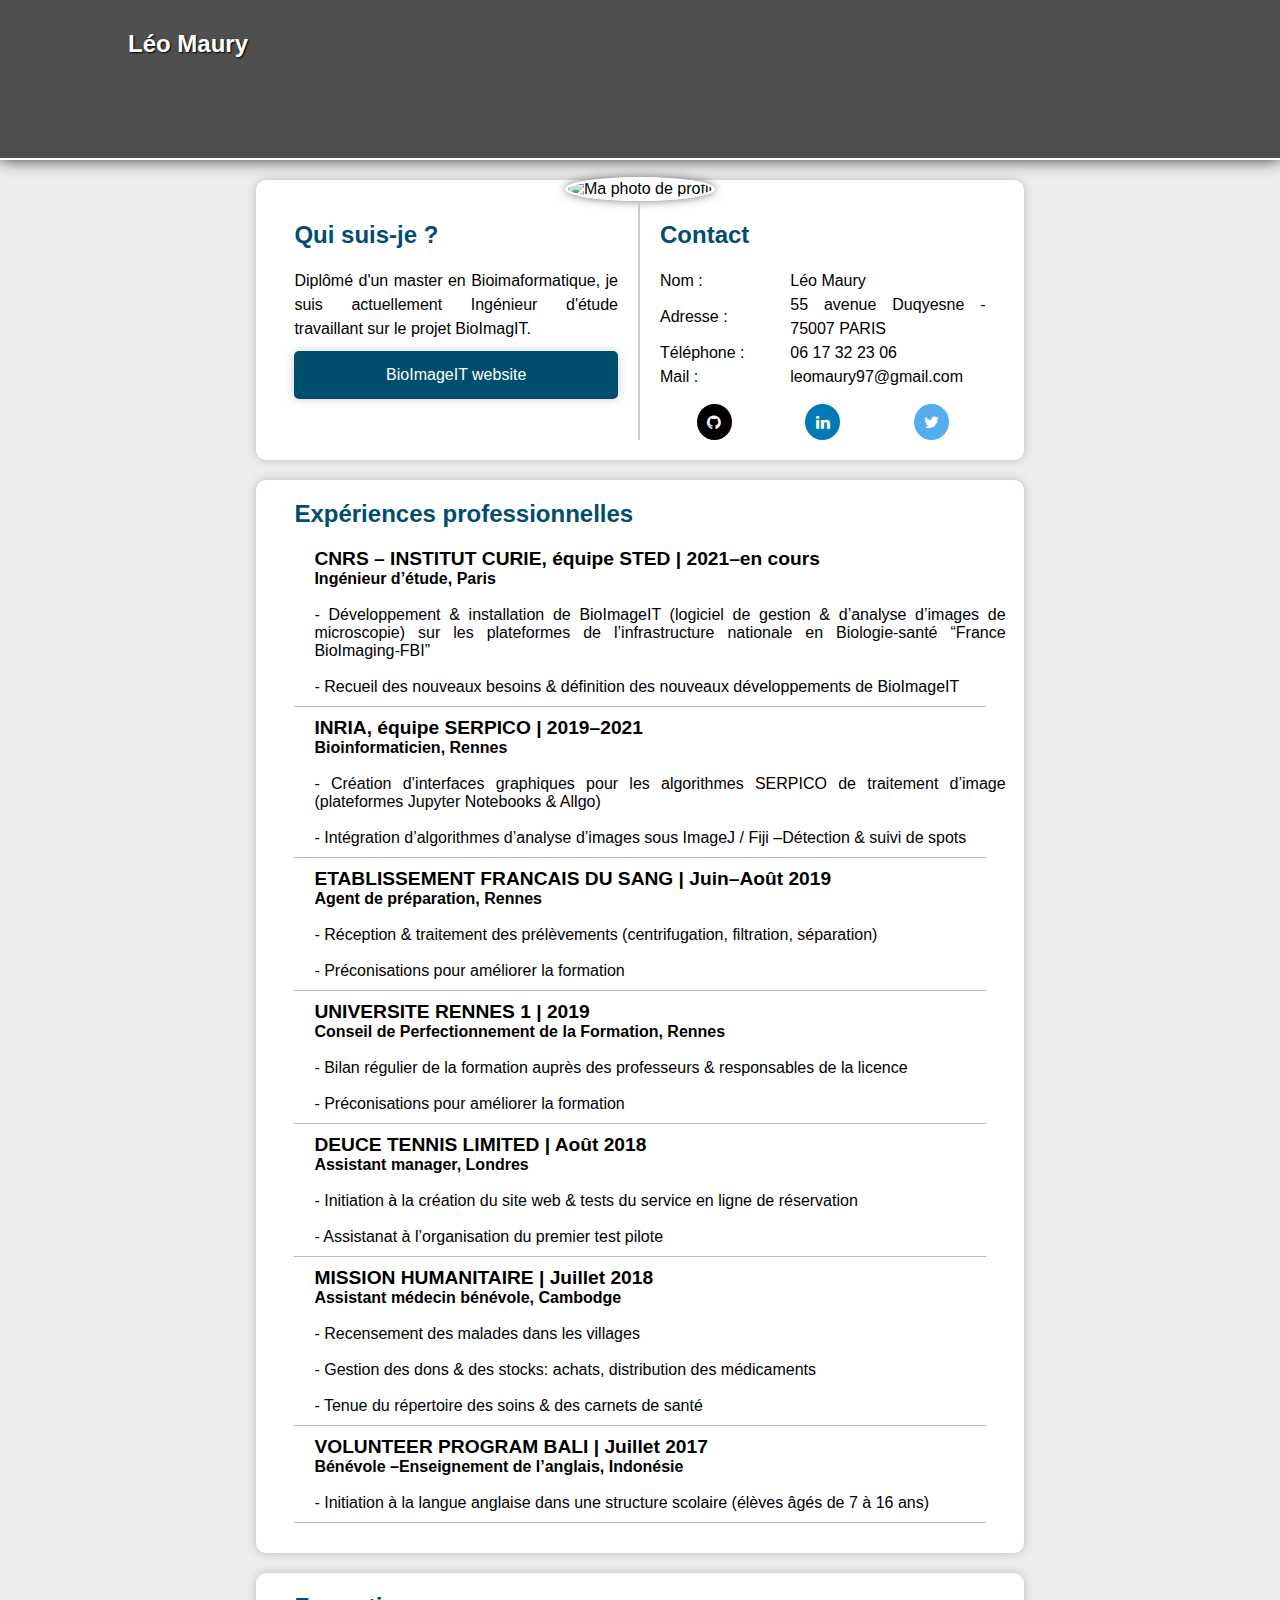
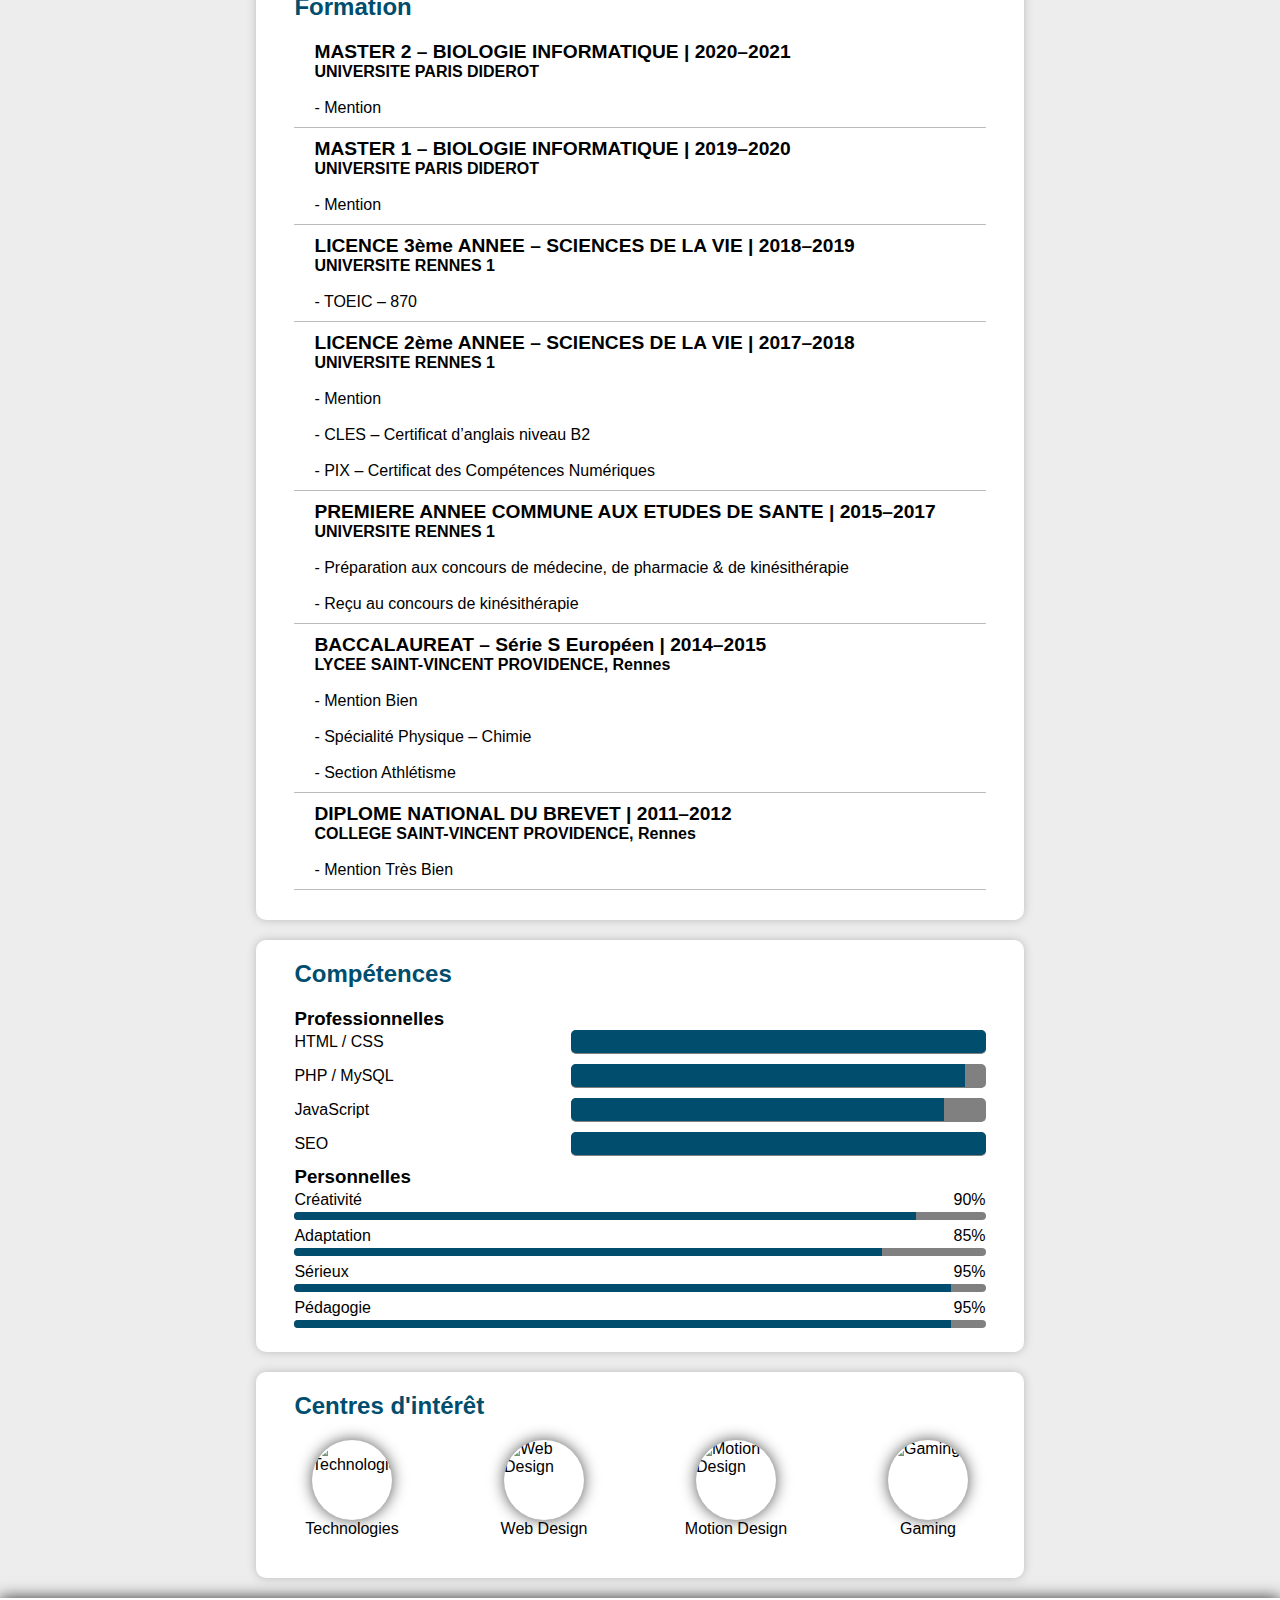
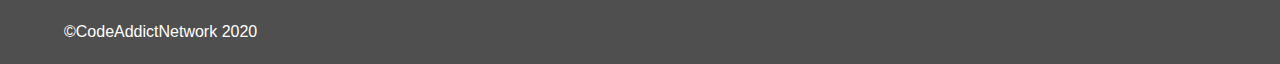
==== cv.html @ 0406125c "First commit" ====
<!DOCTYPE html>
<html>
<head>
    <title>Léo Maury</title>
    <meta charset="utf-8">
    <meta name="viewport"
          content="width=device-width, initial-scale=1, user-scalable=no">
    <link rel="stylesheet" href="style.css">
    <link rel="stylesheet" href="https://cdnjs.cloudflare.com/ajax/libs/font-awesome/4.7.0/css/font-awesome.min.css">
    <link rel="icon" href="https://i0.wp.com/www.mobieg.co.za/wp-content/uploads/2016/10/cv-icon-7.png"/> <!- change l'icone de l'onglet ->
</head>
<body>
    <header>
        <h1>Léo Maury</h1>
    </header>
    
    <section>
        <div class="photo">
            <img src="https://db3pap002files.storage.live.com/y4mXyTTcgtB2JjFU2jGjyRSPZTxJ87cJlcj2coI1lPjQletS79TLYgCpyPY2Sp1GqY8WcVhjORLHNx4VI0whsesGbKi6_a7v78C_WJpbTS0nHEeCEeL3FLLocnjuAEJHvL48tz7uXZU-WuOpHkjU4Zya3vcxs0lYuyEMDlv4dwCT-ahzX_kRp6zIz53BzQYWfd2?width=496&height=506&cropmode=none" alt="Ma photo de profil">
        </div>
        <div class="prez">
            <h2>Qui suis-je ?</h2>
            <p>Diplômé d'un master en Bioimaformatique, je suis actuellement Ingénieur d'étude travaillant sur le projet BioImagIT. <a href="https://bioimageit.github.io/#/">BioImageIT website</a></p>
        </div>
        <div class="contact">
            <h2>Contact</h2>
            <div class="contact-flex">
                <p>Nom : </p>
                <p>Léo Maury</p>
            </div>
            <div class="contact-flex">
                <p>Adresse : </p>
                <p>55 avenue Duqyesne - 75007 PARIS</p>
            </div>
            <div class="contact-flex">
                <p>Téléphone :</p>
                <p>06 17 32 23 06</p>
            </div>
            <div class="contact-flex">
                <p>Mail : </p>
                <p><a href="mailto:leomaury97@gmail.com">leomaury97@gmail.com</a></p>
            </div>
            <div class="social">
                <a class="fa fa-github" href="https://github.com/leO9764"></a>
                <a class="fa fa-linkedin" href="https://linkedin.com/in/léo-maury-6b0090162/"></a>
                <a class="fa fa-twitter" href="https://twitter.com/BioimageIT"></a>
            </div>
        </div>
    </section>
    
    <section>
        <h2>Expériences professionnelles</h2>
            <div class="exp">
                <div class="exp-info">
                    <h3>CNRS – INSTITUT CURIE, équipe STED | 2021–en cours</h3>
                    <h4><strong>Ingénieur d’étude, Paris</strong></h4>
                    <br>
                    <h4>- Développement & installation de BioImageIT (logiciel de gestion & d’analyse d’images de microscopie) sur les plateformes de l’infrastructure nationale en Biologie-santé “France BioImaging-FBI”</h4>
                    <br>
                    <h4>- Recueil des nouveaux besoins & définition des nouveaux développements de BioImageIT</h4>
                </div>
            </div>
            <div class="exp">
                <div class="exp-info">
                    <h3>INRIA, équipe SERPICO | 2019–2021</h3>
                    <h4><strong>Bioinformaticien, Rennes</strong></h4>
                    <br>
                    <h4>- Création d’interfaces graphiques pour les algorithmes SERPICO de traitement d’image (plateformes Jupyter Notebooks & Allgo)</h4>
                    <br>
                    <h4>- Intégration d’algorithmes d’analyse d’images sous ImageJ / Fiji –Détection & suivi de spots</h4>
                </div>
            </div>
            <div class="exp">
                <div class="exp-info">
                    <h3>ETABLISSEMENT FRANCAIS DU SANG | Juin–Août 2019</h3>
                    <h4><strong>Agent de préparation, Rennes</strong></h4>
                    <br>
                    <h4>- Réception & traitement des prélèvements (centrifugation, filtration, séparation)</h4>
                    <br>
                    <h4>- Préconisations pour améliorer la formation</h4>
                </div>
            </div>
            <div class="exp">
                <div class="exp-info">
                    <h3>UNIVERSITE RENNES 1 | 2019</h3>
                    <h4><strong>Conseil de Perfectionnement de la Formation, Rennes</strong></h4>
                    <br>
                    <h4>- Bilan régulier de la formation auprès des professeurs & responsables de la licence</h4>
                    <br>
                    <h4>- Préconisations pour améliorer la formation</h4>
                </div>
            </div>
            <div class="exp">
                <div class="exp-info">
                    <h3>DEUCE TENNIS LIMITED | Août 2018</h3>
                    <h4><strong>Assistant manager, Londres</strong></h4>
                    <br>
                    <h4>- Initiation à la création du site web & tests du service en ligne de réservation</h4>
                    <br>
                    <h4>- Assistanat à l’organisation du premier test pilote</h4>
                </div>
            </div>
            <div class="exp">
                <div class="exp-info">
                    <h3>MISSION HUMANITAIRE | Juillet 2018</h3>
                    <h4><strong>Assistant médecin bénévole, Cambodge</strong></h4>
                    <br>
                    <h4>- Recensement des malades dans les villages</h4>
                    <br>
                    <h4>- Gestion des dons & des stocks: achats, distribution des médicaments</h4>
                    <br>
                    <h4>- Tenue du répertoire des soins & des carnets de santé</h4>
                </div>
            </div>
            <div class="exp">
                <div class="exp-info">
                    <h3>VOLUNTEER PROGRAM BALI | Juillet 2017</h3>
                    <h4><strong>Bénévole –Enseignement de l’anglais, Indonésie</strong></h4>
                    <br>
                    <h4>- Initiation à la langue anglaise dans une structure scolaire (élèves âgés de 7 à 16 ans)</h4>
                </div>
            </div>
    </section>
    
    <section>
        <h2>Formation</h2>
            <div class="exp">
                <div class="exp-info">
                    <h3>MASTER 2 – BIOLOGIE INFORMATIQUE | 2020–2021</h3>
                    <h4><strong>UNIVERSITE PARIS DIDEROT</strong></h4>
                    <br>
                    <h4>- Mention</h4>
                </div>
            </div>
            <div class="exp">
                <div class="exp-info">
                    <h3>MASTER 1 – BIOLOGIE INFORMATIQUE | 2019–2020</h3>
                    <h4><strong>UNIVERSITE PARIS DIDEROT</strong></h4>
                    <br>
                    <h4>- Mention</h4>
                </div>
            </div>
            <div class="exp">
                <div class="exp-info">
                    <h3>LICENCE 3ème ANNEE – SCIENCES DE LA VIE | 2018–2019</h3>
                    <h4><strong>UNIVERSITE RENNES 1</strong></h4>
                    <br>
                    <h4>- TOEIC – 870</h4>
                </div>
            </div>
            <div class="exp">
                <div class="exp-info">
                    <h3>LICENCE 2ème ANNEE – SCIENCES DE LA VIE | 2017–2018</h3>
                    <h4><strong>UNIVERSITE RENNES 1</strong></h4>
                    <br>
                    <h4>- Mention</h4>
                    <br>
                    <h4>- CLES – Certificat d’anglais niveau B2</h4>
                    <br>
                    <h4>- PIX – Certificat des Compétences Numériques</h4>
                </div>
            </div>
            <div class="exp">
                <div class="exp-info">
                    <h3>PREMIERE ANNEE COMMUNE AUX ETUDES DE SANTE | 2015–2017</h3>
                    <h4><strong>UNIVERSITE RENNES 1</strong></h4>
                    <br>
                    <h4>- Préparation aux concours de médecine, de pharmacie & de kinésithérapie</h4>
                    <br>
                    <h4>- Reçu au concours de kinésithérapie</h4>
                </div>
            </div>
            <div class="exp">
                <div class="exp-info">
                    <h3>BACCALAUREAT – Série S Européen | 2014–2015</h3>
                    <h4><strong>LYCEE SAINT-VINCENT PROVIDENCE, Rennes</strong></h4>
                    <br>
                    <h4>- Mention Bien</h4>
                    <br>
                    <h4>- Spécialité Physique – Chimie</h4>
                    <br>
                    <h4>- Section Athlétisme</h4>
                </div>
            </div>
            <div class="exp">
                <div class="exp-info">
                    <h3>DIPLOME NATIONAL DU BREVET | 2011–2012</h3>
                    <h4><strong>COLLEGE SAINT-VINCENT PROVIDENCE, Rennes</strong></h4>
                    <br>
                    <h4>- Mention Très Bien</h4>
                </div>
            </div>
    </section>
    
    <section>
        <h2>Compétences</h2>
        <h3 class="h3gauche">Professionnelles</h3>
        <div class="comp">
            <p>HTML / CSS</p>
            <div class="conteneur-barre"><span class="barre c100"></span></div>
        </div>
        <div class="comp">
            <p>PHP / MySQL</p>
            <div class="conteneur-barre"><span class="barre c95"></span></div>
        </div>
        <div class="comp">
            <p>JavaScript</p>
            <div class="conteneur-barre"><span class="barre c90"></span></div>
        </div>
        <div class="comp">
            <p>SEO</p>
            <div class="conteneur-barre"><span class="barre c100"></span></div>
        </div>
        <h3 class="h3gauche">Personnelles</h3>
        <div class="comp2">
            <p>Créativité</p>
            <p>90%</p>
            <div class="conteneur-barre2"><span class="barre c90"></span></div>
        </div>
        <div class="comp2">
            <p>Adaptation</p>
            <p>85%</p>
            <div class="conteneur-barre2"><span class="barre c85"></span></div>
        </div>
        <div class="comp2">
            <p>Sérieux</p>
            <p>95%</p>
            <div class="conteneur-barre2"><span class="barre c95"></span></div>
        </div>
        <div class="comp2">
            <p>Pédagogie</p>
            <p>95%</p>
            <div class="conteneur-barre2"><span class="barre c95"></span></div>
        </div>
    </section>
    
    <section>
        <h2>Centres d'intérêt</h2>
        <figure class="interet">
            <img src="http://codeaddictnetwork.com/wp-content/uploads/2020/12/technologies-scaled.jpg" alt="Technologies">
            <figcaption>Technologies</figcaption>
        </figure>
        <figure class="interet">
            <img src="http://codeaddictnetwork.com/wp-content/uploads/2020/12/webdesign.png" alt="Web Design">
            <figcaption>Web Design</figcaption>
        </figure>
        <figure class="interet">
            <img src="http://codeaddictnetwork.com/wp-content/uploads/2020/12/motiondesign.jpg" alt="Motion Design">
            <figcaption>Motion Design</figcaption>
        </figure>
        <figure class="interet">
            <img src="http://codeaddictnetwork.com/wp-content/uploads/2020/12/gaming.png" alt="Gaming">
            <figcaption>Gaming</figcaption>
        </figure>
    </section>
    
    <footer>
        <p><a href="https://codeaddictnetwork.com">©CodeAddictNetwork</a> 2020</p>
    </footer>
</body>
</html>
---- style.css ----
/*STYLES GENERAUX*/
*{
    font-family: Avenir, sans-serif;
    padding: 0px;
    margin: 0px;
    text-align: justify;
    box-sizing: border-box;
}
body{
    background: #ededed;
}
p{
    font-size: 1em;
    line-height: 1.5em;
}
a{
    text-decoration: none;
    color: #000;
}

/*HEADER & FOOTER*/
header, footer{
    width: 100%;
    background-repeat: no-repeat;
    padding: 20px 0px;
    background: url("https://wallpapercave.com/wp/wp3006044.png") #4f4f4f;
    box-shadow: 0px 0px 15px #333;
    background-size: cover;
    background-position: center;
}
header{
    border-bottom: 2px solid #fff;
    height: 160px;
}
header h1, header h2{
    color: white;
    font-size: 1.5em;
    width: 90%;
    margin: 10px auto;
    text-shadow: 1px 1px 2px #000;
}

h2 {
	color :  #004d6d;
}

/* Style all font awesome icons */
.fa {
    border-radius: 50%;
    padding: 10px;
    font-size: 28px;
    width: 35px;
    text-align: center;
    text-decoration: none;
}

/* Add a hover effect if you want */
.fa:hover {
    transform:scale(1.1);
    transition: all 0.5s ease;
}

/* Set a specific color for each brand */

/* Twitter */
.fa-twitter {
  background: #55ACEE;
  color: white;
}
/* LinkedIn */
.fa-linkedin {
  background: #007bb5;
  color: white;
}
/*Github*/
.fa-github {
  background: black;
  color: white;
}

footer{
    border-top: 2px solid #fff;
}
footer p{
    width: 90%;
    margin: 0 auto;
    color: #fff;
    text-align: left;
}
footer a{
    color: #fff;
}

/*SECTIONS*/
section{
    display: flex; 
    flex-flow: row wrap;
    justify-content: center;
    width: 100%;
    padding-bottom: 20px;
    margin: 20px auto;
    box-shadow: 0px 0px 10px #bbb;
    background-color: #fff;
    border-radius: 10px;
}

section h2{
    margin: 20px 0;
    width: 90%;
}
section > div{
    width: 90%;
}

/*SECTION INFOS*/
.photo{
    text-align: center;
}
.photo img{
    width: 150px;
    height: 150px;
    border: 3px solid #fff;
    box-shadow: 0px 0px 10px #777;
    border-radius: 50%;
    margin-top: -100px;
}
.photo:hover{
    transform:scale(1.05);
    transition: all 0.8s ease;
}

.prez{
    border-bottom: 2px dashed #ccc;
}
.prez a{
    display: block;
    text-align: center;
    padding: 10px;
    margin: 10px auto 30px auto;
    color: white;
    background-color: #004d6d;
    box-shadow: 0px 0px 10px #ccc;
    border-radius: 5px;
}
.contact-flex{
    display: flex;
    flex-flow: row wrap;
    align-items: center;
}
.contact-flex p:first-child{
    flex: 0 0 40%;
}
.contact-flex p:last-child{
    flex: 0 0 60%;
}
.social{
    display: flex;
    justify-content: space-around;
    margin: 15px auto 0px auto;
}


/*SECTION EXP ET FORMATION*/
.exp{
    display: flex;
    flex-flow: row wrap;
    border-bottom: 1px solid #bbb;
    padding-bottom: 10px;
    margin-bottom: 10px;
}
.exp-info{
    display: flex;
    flex-flow: column wrap;
}
/*.exp-logo{
    flex: 0 0 25%;
    max-width: 100px;
}*/
.exp-info{
    flex: 0 0 70%;
    padding-left: 0px;
}
.exp img{
    width: 100%;
}
.exp h3{
    font-size:  1.2em;
}
.exp h4{
    font-size:  1em;
    font-weight: normal;
}

/*SECTION COMPETENCES*/
.h3gauche{
    width: 90%;
}
.comp{
    display:flex;
    flex-flow: row wrap;
    margin-bottom: 10px;
}
.comp p{
    flex: 0 0 40%;
}
.conteneur-barre{
    flex: 0 0 60%;
    border-radius: 5px;
    background-color: grey;
    border-bottom: 1px ridge grey;
}
.barre{
    display: block;
    height: 100%;
    border-top-left-radius: 5px;
    border-bottom-left-radius: 5px;
}
.c85{
    width: 85%;
    background-color: #004d6d;
}
.c90{
    width: 90%;
    background-color: #004d6d;
}
.c95{
    width: 95%;
    background-color: #004d6d;
}
.c100{
    width: 100%;
    background-color: #004d6d;
    border-radius: 5px;
}
.comp2{
    display: flex;
    flex-flow: row wrap;
    justify-content: space-between;
}
.conteneur-barre2{
    flex: 0 0 100%;
    height: 0.5em;
    margin-bottom: 0.25em;
    border-radius: 5px;
    background-color: grey;
}

/*SECTION INTERETS*/
.interet{
    flex: 0 1 50%;
    display: flex;
    flex-flow: column wrap;
    align-items: center;
    margin-bottom: 20px;
}
.interet img{
    width: 80px;
    height: 80px;
    border-radius: 50%;
    box-shadow: 0px 0px 15px #555;
}

/*VERSION BUREAU DU CV*/
@media screen and (min-width: 980px){
    section{
        width: 60%;
        box-shadow: 0px 0px 10px #bbb;
    }
    a:hover{
        colors: #013220;
    }
    header h1, header h2 {
        width: 80%;
    }
    .prez, .contact{
        flex: 0 0 45%;
    }
    .prez{
        border-bottom: none;
        border-right: 2px solid #ccc;
        padding-right: 20px;
        margin-left: auto;
    }
    .contact{
        padding-left: 20px;
        margin-right: auto;
    }
    .prez a{
        border: 2px solid transparent;
    }
    .prez a:hover{
        colors: white;
        border: 2px solid #013220;
        box-shadow: 0px 0px 20px #666;
        transform:scale(1.05);
        transition: all 0.5s ease;
    }
    .exp-info, .exp-desc{
        flex: 0 0 100%;
        margin-left: 20px;
        margin-right: 20px;
    }
    .interet{
        flex: 0 1 25%;
    }
}
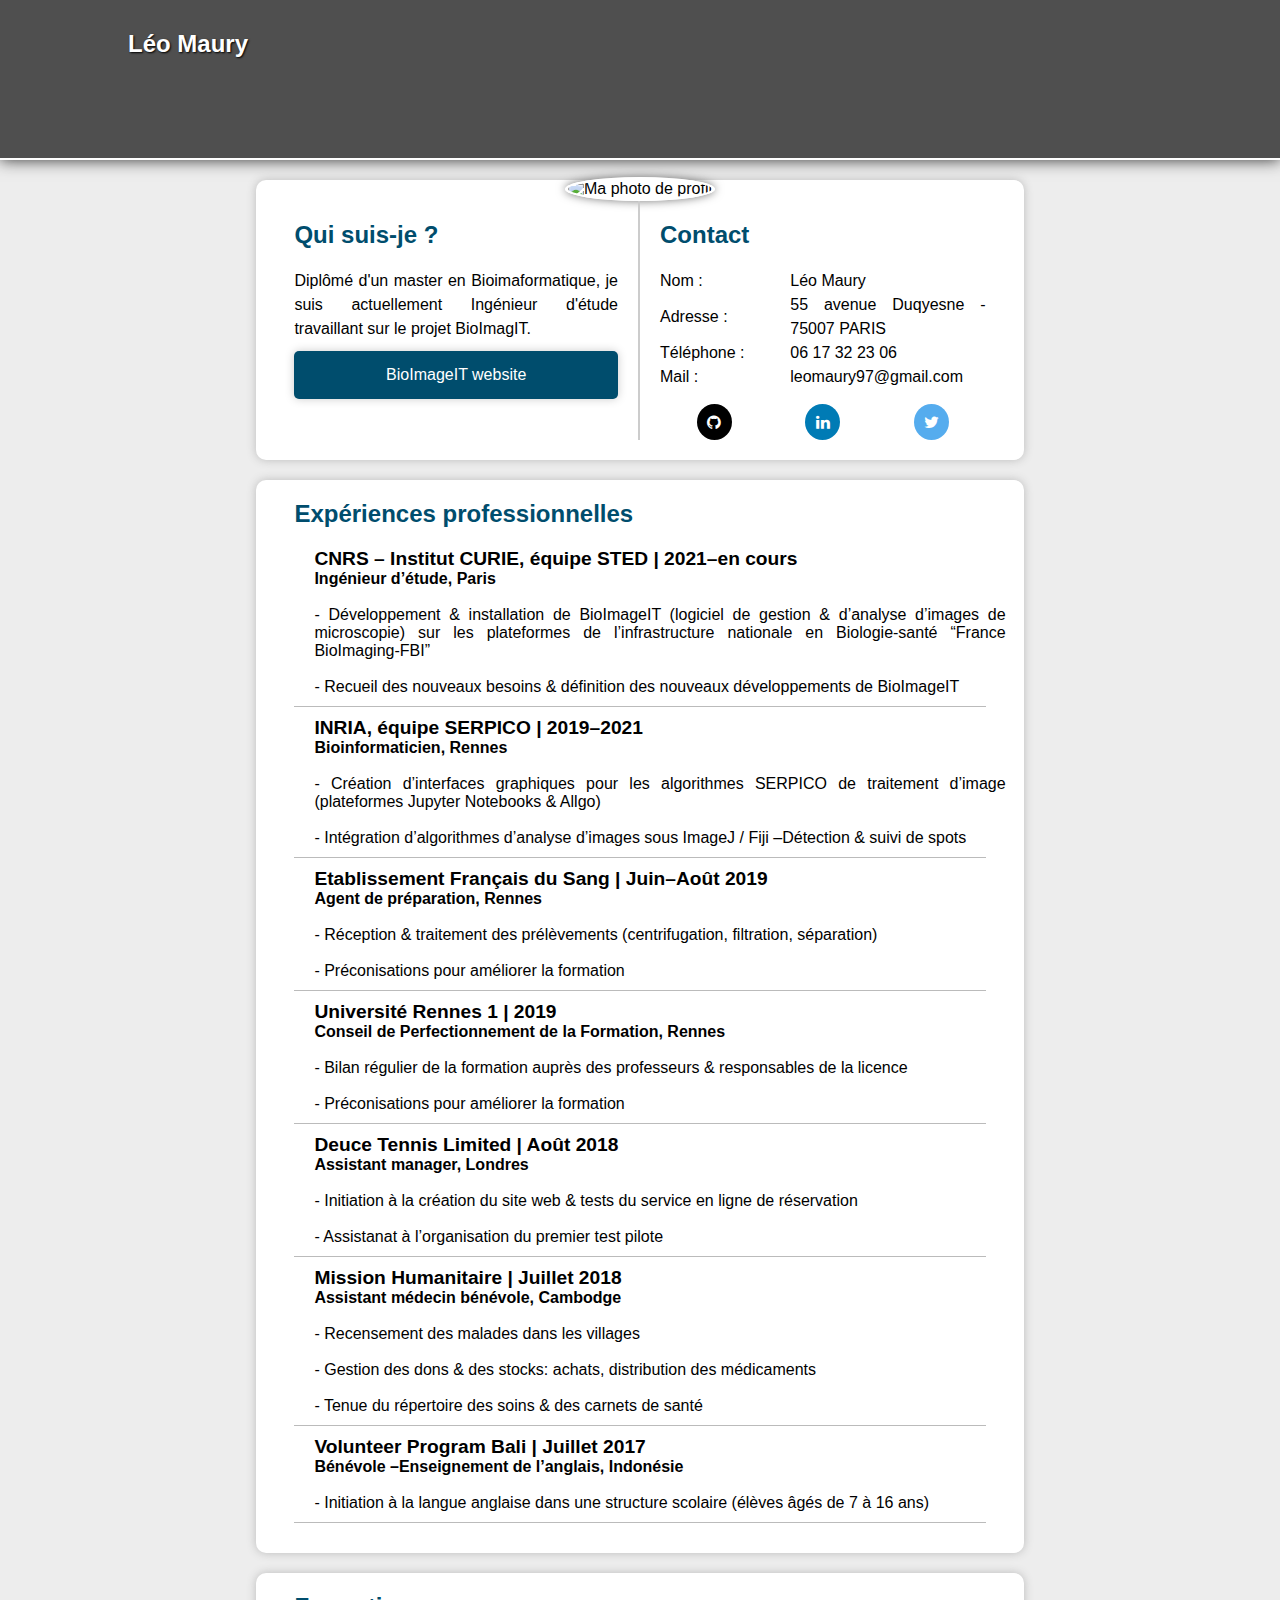
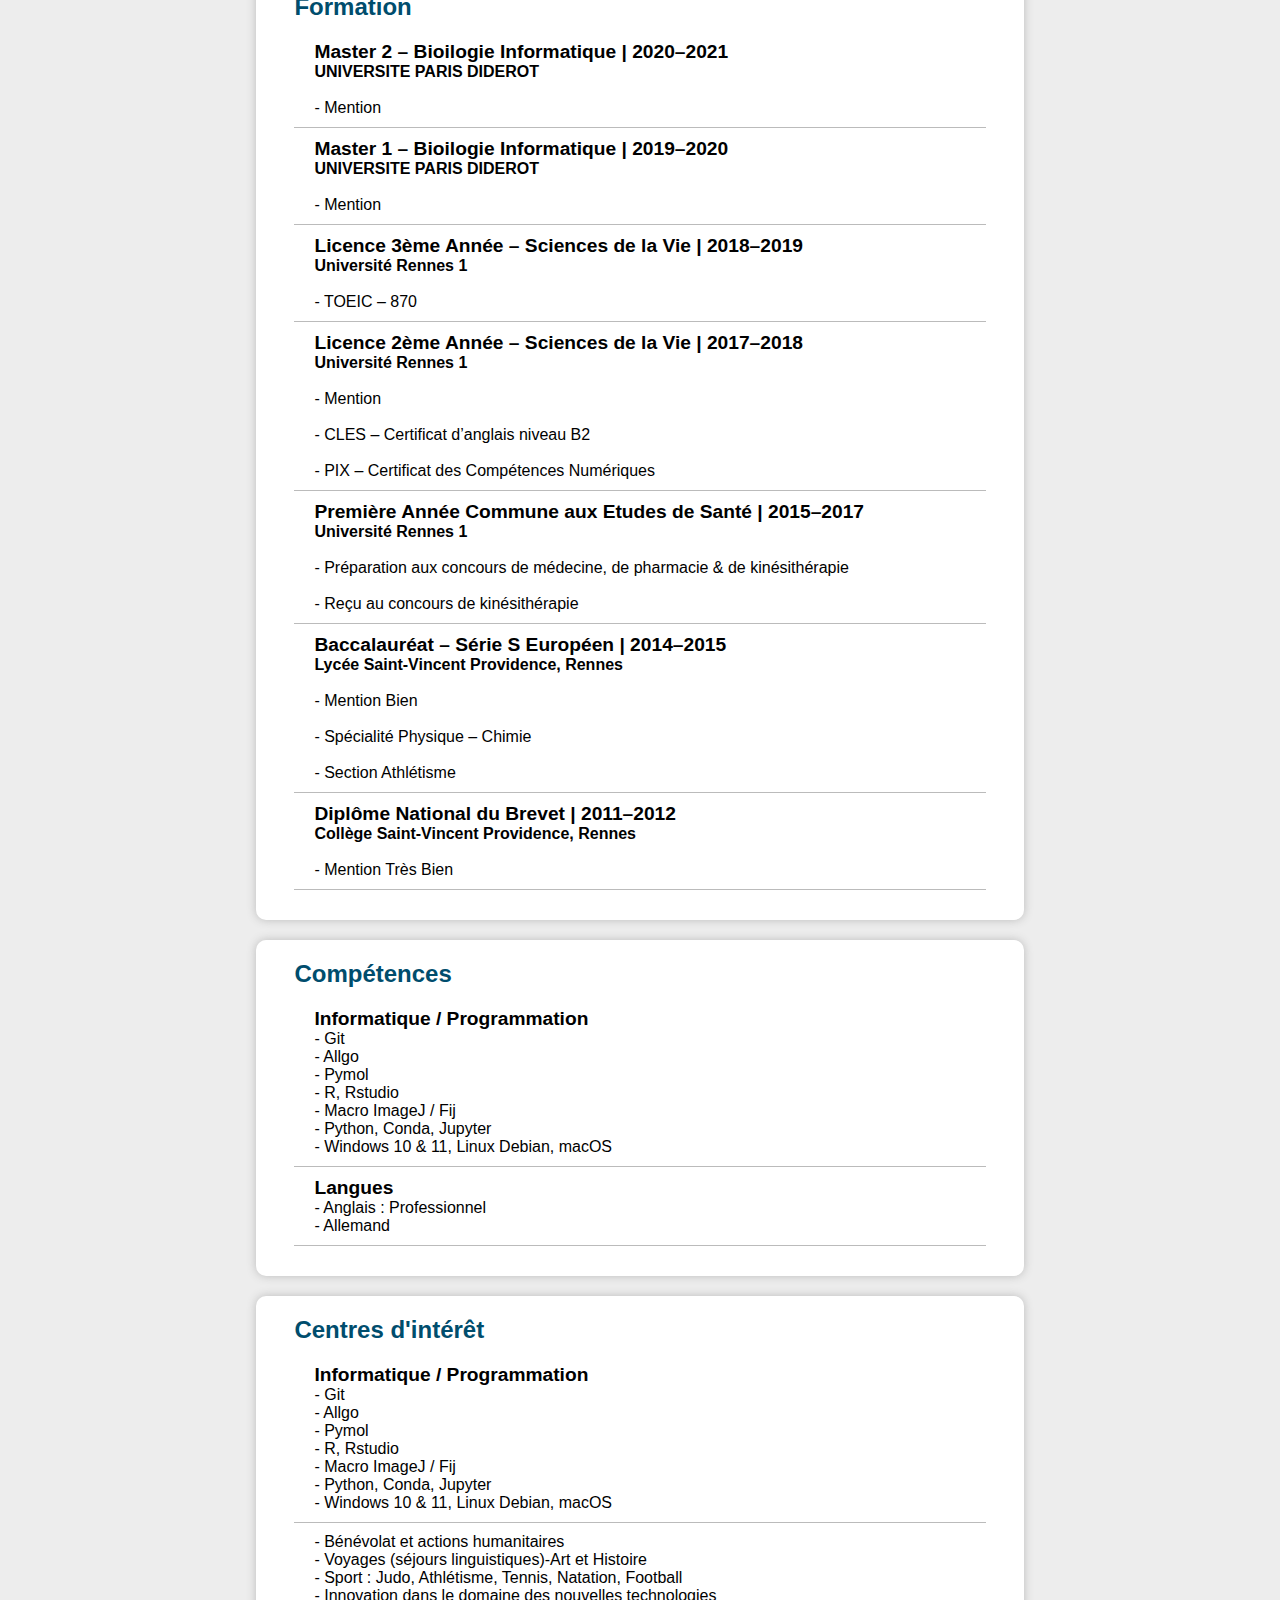
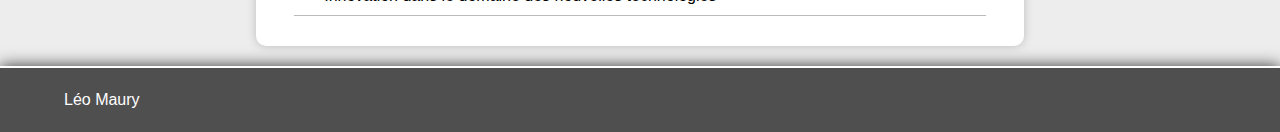
==== commit 2e0bbc7d: "update" ====
--- a/cv.html
+++ b/cv.html
@@ -20,7 +20,7 @@
         </div>
         <div class="prez">
             <h2>Qui suis-je ?</h2>
-            <p>Diplômé d'un master en Bioimaformatique, je suis actuellement Ingénieur d'étude travaillant sur le projet BioImagIT. <a href="https://bioimageit.github.io/#/">BioImageIT website</a></p>
+            <p>Diplômé d'un master en Bioimaformatique, je suis actuellement Ingénieur d'étude travaillant sur le projet BioImagIT.<a href="https://bioimageit.github.io/#/">BioImageIT website</a></p>
         </div>
         <div class="contact">
             <h2>Contact</h2>
@@ -52,7 +52,7 @@
         <h2>Expériences professionnelles</h2>
             <div class="exp">
                 <div class="exp-info">
-                    <h3>CNRS – INSTITUT CURIE, équipe STED | 2021–en cours</h3>
+                    <h3>CNRS – Institut CURIE, équipe STED | 2021–en cours</h3>
                     <h4><strong>Ingénieur d’étude, Paris</strong></h4>
                     <br>
                     <h4>- Développement & installation de BioImageIT (logiciel de gestion & d’analyse d’images de microscopie) sur les plateformes de l’infrastructure nationale en Biologie-santé “France BioImaging-FBI”</h4>
@@ -72,7 +72,7 @@
             </div>
             <div class="exp">
                 <div class="exp-info">
-                    <h3>ETABLISSEMENT FRANCAIS DU SANG | Juin–Août 2019</h3>
+                    <h3>Etablissement Français du Sang | Juin–Août 2019</h3>
                     <h4><strong>Agent de préparation, Rennes</strong></h4>
                     <br>
                     <h4>- Réception & traitement des prélèvements (centrifugation, filtration, séparation)</h4>
@@ -82,7 +82,7 @@
             </div>
             <div class="exp">
                 <div class="exp-info">
-                    <h3>UNIVERSITE RENNES 1 | 2019</h3>
+                    <h3>Université Rennes 1 | 2019</h3>
                     <h4><strong>Conseil de Perfectionnement de la Formation, Rennes</strong></h4>
                     <br>
                     <h4>- Bilan régulier de la formation auprès des professeurs & responsables de la licence</h4>
@@ -92,7 +92,7 @@
             </div>
             <div class="exp">
                 <div class="exp-info">
-                    <h3>DEUCE TENNIS LIMITED | Août 2018</h3>
+                    <h3>Deuce Tennis Limited | Août 2018</h3>
                     <h4><strong>Assistant manager, Londres</strong></h4>
                     <br>
                     <h4>- Initiation à la création du site web & tests du service en ligne de réservation</h4>
@@ -102,7 +102,7 @@
             </div>
             <div class="exp">
                 <div class="exp-info">
-                    <h3>MISSION HUMANITAIRE | Juillet 2018</h3>
+                    <h3>Mission Humanitaire | Juillet 2018</h3>
                     <h4><strong>Assistant médecin bénévole, Cambodge</strong></h4>
                     <br>
                     <h4>- Recensement des malades dans les villages</h4>
@@ -114,7 +114,7 @@
             </div>
             <div class="exp">
                 <div class="exp-info">
-                    <h3>VOLUNTEER PROGRAM BALI | Juillet 2017</h3>
+                    <h3>Volunteer Program Bali | Juillet 2017</h3>
                     <h4><strong>Bénévole –Enseignement de l’anglais, Indonésie</strong></h4>
                     <br>
                     <h4>- Initiation à la langue anglaise dans une structure scolaire (élèves âgés de 7 à 16 ans)</h4>
@@ -126,7 +126,7 @@
         <h2>Formation</h2>
             <div class="exp">
                 <div class="exp-info">
-                    <h3>MASTER 2 – BIOLOGIE INFORMATIQUE | 2020–2021</h3>
+                    <h3>Master 2 – Bioilogie Informatique | 2020–2021</h3>
                     <h4><strong>UNIVERSITE PARIS DIDEROT</strong></h4>
                     <br>
                     <h4>- Mention</h4>
@@ -134,7 +134,7 @@
             </div>
             <div class="exp">
                 <div class="exp-info">
-                    <h3>MASTER 1 – BIOLOGIE INFORMATIQUE | 2019–2020</h3>
+                    <h3>Master 1 – Bioilogie Informatique | 2019–2020</h3>
                     <h4><strong>UNIVERSITE PARIS DIDEROT</strong></h4>
                     <br>
                     <h4>- Mention</h4>
@@ -142,16 +142,16 @@
             </div>
             <div class="exp">
                 <div class="exp-info">
-                    <h3>LICENCE 3ème ANNEE – SCIENCES DE LA VIE | 2018–2019</h3>
-                    <h4><strong>UNIVERSITE RENNES 1</strong></h4>
+                    <h3>Licence 3ème Année – Sciences de la Vie | 2018–2019</h3>
+                    <h4><strong>Université Rennes 1</strong></h4>
                     <br>
                     <h4>- TOEIC – 870</h4>
                 </div>
             </div>
             <div class="exp">
                 <div class="exp-info">
-                    <h3>LICENCE 2ème ANNEE – SCIENCES DE LA VIE | 2017–2018</h3>
-                    <h4><strong>UNIVERSITE RENNES 1</strong></h4>
+                    <h3>Licence 2ème Année – Sciences de la Vie | 2017–2018</h3>
+                    <h4><strong>Université Rennes 1</strong></h4>
                     <br>
                     <h4>- Mention</h4>
                     <br>
@@ -162,8 +162,8 @@
             </div>
             <div class="exp">
                 <div class="exp-info">
-                    <h3>PREMIERE ANNEE COMMUNE AUX ETUDES DE SANTE | 2015–2017</h3>
-                    <h4><strong>UNIVERSITE RENNES 1</strong></h4>
+                    <h3>Première Année Commune aux Etudes de Santé | 2015–2017</h3>
+                    <h4><strong>Université Rennes 1</strong></h4>
                     <br>
                     <h4>- Préparation aux concours de médecine, de pharmacie & de kinésithérapie</h4>
                     <br>
@@ -172,8 +172,8 @@
             </div>
             <div class="exp">
                 <div class="exp-info">
-                    <h3>BACCALAUREAT – Série S Européen | 2014–2015</h3>
-                    <h4><strong>LYCEE SAINT-VINCENT PROVIDENCE, Rennes</strong></h4>
+                    <h3>Baccalauréat – Série S Européen | 2014–2015</h3>
+                    <h4><strong>Lycée Saint-Vincent Providence, Rennes</strong></h4>
                     <br>
                     <h4>- Mention Bien</h4>
                     <br>
@@ -184,8 +184,8 @@
             </div>
             <div class="exp">
                 <div class="exp-info">
-                    <h3>DIPLOME NATIONAL DU BREVET | 2011–2012</h3>
-                    <h4><strong>COLLEGE SAINT-VINCENT PROVIDENCE, Rennes</strong></h4>
+                    <h3>Diplôme National du Brevet | 2011–2012</h3>
+                    <h4><strong>Collège Saint-Vincent Providence, Rennes</strong></h4>
                     <br>
                     <h4>- Mention Très Bien</h4>
                 </div>
@@ -194,68 +194,53 @@
     
     <section>
         <h2>Compétences</h2>
-        <h3 class="h3gauche">Professionnelles</h3>
-        <div class="comp">
-            <p>HTML / CSS</p>
-            <div class="conteneur-barre"><span class="barre c100"></span></div>
-        </div>
-        <div class="comp">
-            <p>PHP / MySQL</p>
-            <div class="conteneur-barre"><span class="barre c95"></span></div>
-        </div>
-        <div class="comp">
-            <p>JavaScript</p>
-            <div class="conteneur-barre"><span class="barre c90"></span></div>
-        </div>
-        <div class="comp">
-            <p>SEO</p>
-            <div class="conteneur-barre"><span class="barre c100"></span></div>
-        </div>
-        <h3 class="h3gauche">Personnelles</h3>
-        <div class="comp2">
-            <p>Créativité</p>
-            <p>90%</p>
-            <div class="conteneur-barre2"><span class="barre c90"></span></div>
-        </div>
-        <div class="comp2">
-            <p>Adaptation</p>
-            <p>85%</p>
-            <div class="conteneur-barre2"><span class="barre c85"></span></div>
-        </div>
-        <div class="comp2">
-            <p>Sérieux</p>
-            <p>95%</p>
-            <div class="conteneur-barre2"><span class="barre c95"></span></div>
-        </div>
-        <div class="comp2">
-            <p>Pédagogie</p>
-            <p>95%</p>
-            <div class="conteneur-barre2"><span class="barre c95"></span></div>
-        </div>
-    </section>
-    
+            <div class="exp">
+                <div class="exp-info">
+                    <h3>Informatique / Programmation</h3>
+                    <h4>- Git</h4>
+                    <h4>- Allgo</h4>
+                    <h4>- Pymol</h4>
+                    <h4>- R, Rstudio</h4>
+                    <h4>- Macro ImageJ / Fij</h4>
+                    <h4>- Python, Conda, Jupyter</h4>
+                    <h4>- Windows 10 & 11, Linux Debian, macOS</h4>
+                </div>
+            </div>
+            <div class="exp">
+                <div class="exp-info">
+                    <h3>Langues</h3>
+                    <h4>- Anglais : Professionnel</h4>
+                    <h4>- Allemand</h4>
+                </div>
+            </div>
+    </section>
+
     <section>
         <h2>Centres d'intérêt</h2>
-        <figure class="interet">
-            <img src="http://codeaddictnetwork.com/wp-content/uploads/2020/12/technologies-scaled.jpg" alt="Technologies">
-            <figcaption>Technologies</figcaption>
-        </figure>
-        <figure class="interet">
-            <img src="http://codeaddictnetwork.com/wp-content/uploads/2020/12/webdesign.png" alt="Web Design">
-            <figcaption>Web Design</figcaption>
-        </figure>
-        <figure class="interet">
-            <img src="http://codeaddictnetwork.com/wp-content/uploads/2020/12/motiondesign.jpg" alt="Motion Design">
-            <figcaption>Motion Design</figcaption>
-        </figure>
-        <figure class="interet">
-            <img src="http://codeaddictnetwork.com/wp-content/uploads/2020/12/gaming.png" alt="Gaming">
-            <figcaption>Gaming</figcaption>
-        </figure>
-    </section>
-    
+            <div class="exp">
+                <div class="exp-info">
+                    <h3>Informatique / Programmation</h3>
+                    <h4>- Git</h4>
+                    <h4>- Allgo</h4>
+                    <h4>- Pymol</h4>
+                    <h4>- R, Rstudio</h4>
+                    <h4>- Macro ImageJ / Fij</h4>
+                    <h4>- Python, Conda, Jupyter</h4>
+                    <h4>- Windows 10 & 11, Linux Debian, macOS</h4>
+                </div>
+            </div>
+            <div class="exp">
+                <div class="exp-info">
+                    <h4>- Bénévolat et actions humanitaires</h4>
+                    <h4>- Voyages (séjours linguistiques)-Art et Histoire</h4>
+                    <h4>- Sport : Judo, Athlétisme, Tennis, Natation, Football</h4>
+                    <h4>- Innovation dans le domaine des nouvelles technologies</h4>
+                </div>
+            </div>
+    </section>
+
     <footer>
-        <p><a href="https://codeaddictnetwork.com">©CodeAddictNetwork</a> 2020</p>
+        <p><a href="https://github.com/leO9764">Léo Maury</a></p>
     </footer>
 </body>
 </html>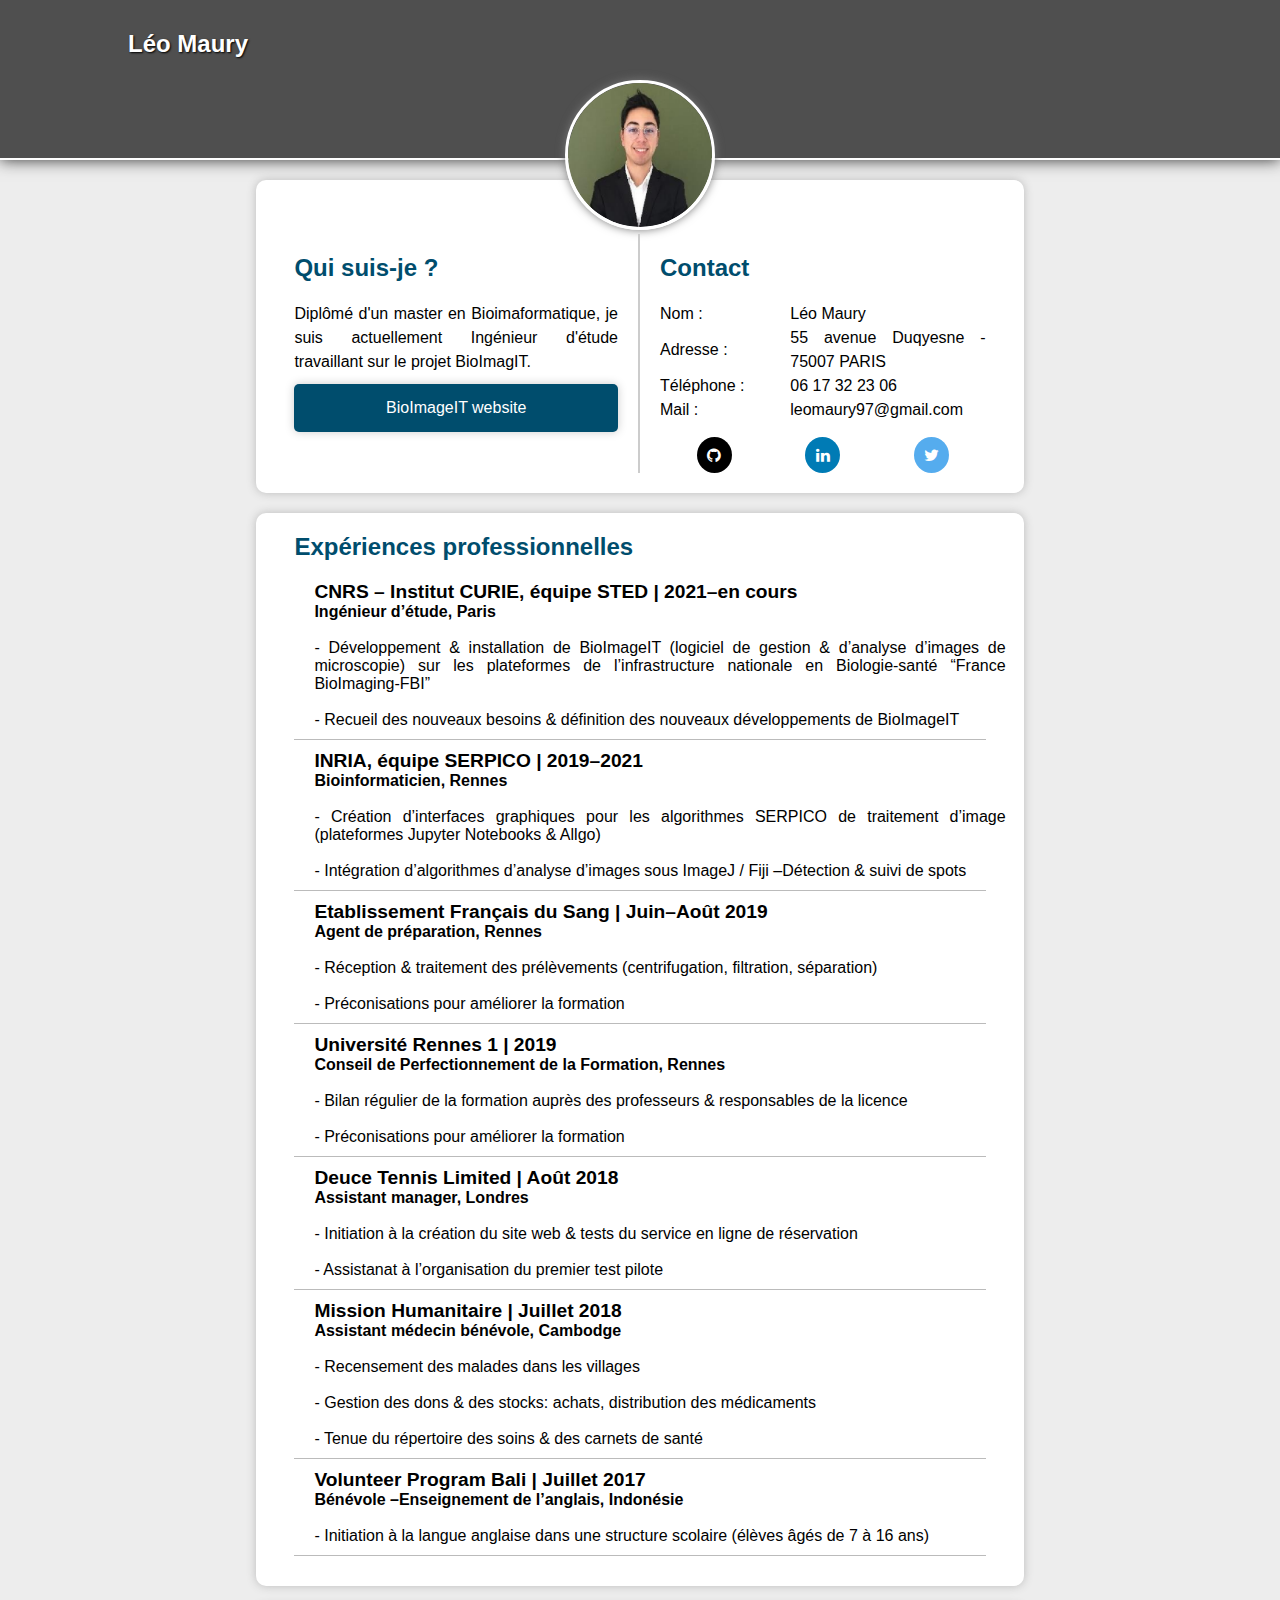
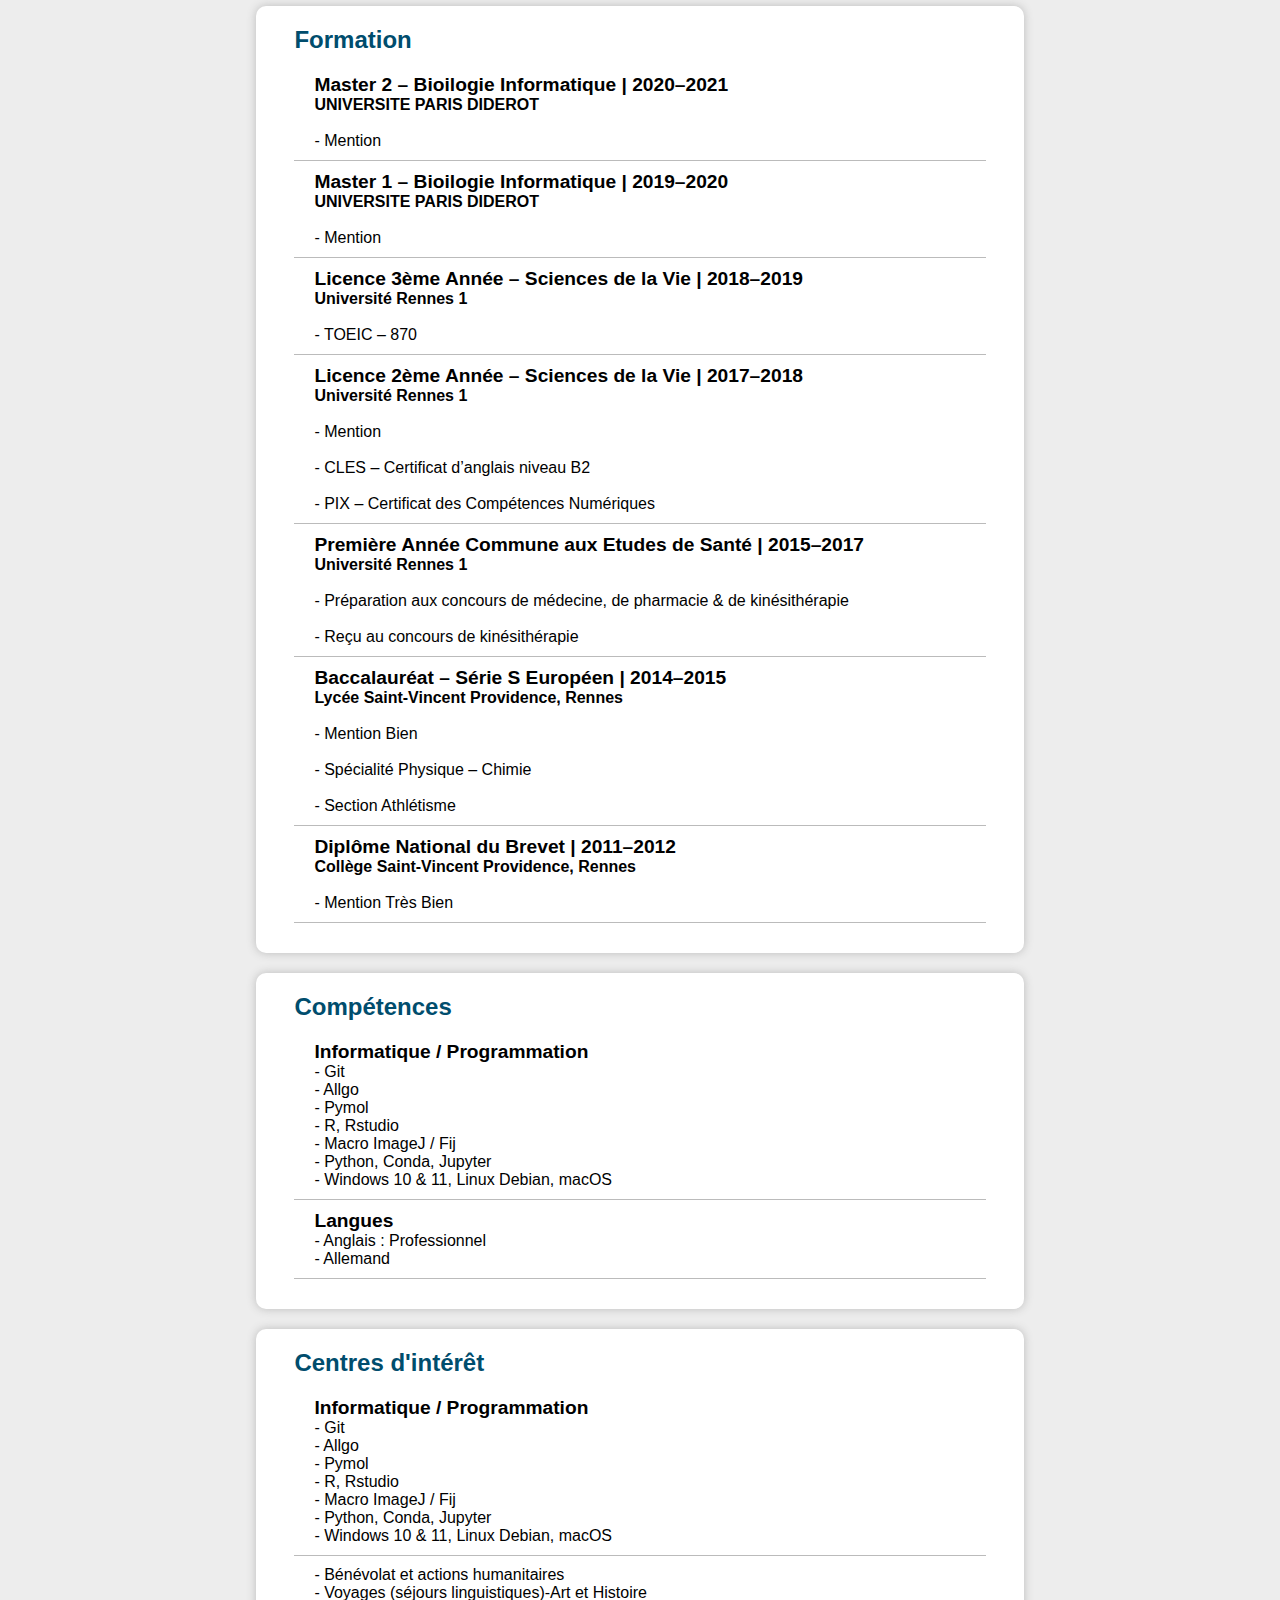
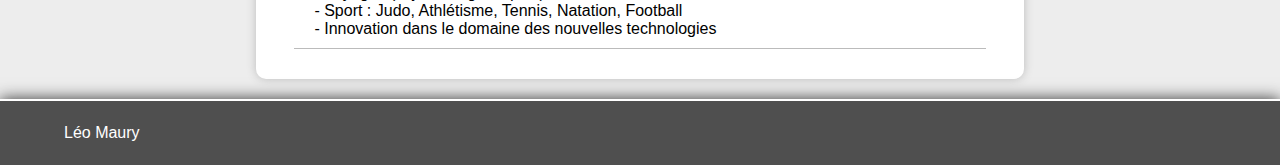
==== commit 34252f10: "local links for images" ====
--- a/cv.html
+++ b/cv.html
@@ -7,7 +7,7 @@
           content="width=device-width, initial-scale=1, user-scalable=no">
     <link rel="stylesheet" href="style.css">
     <link rel="stylesheet" href="https://cdnjs.cloudflare.com/ajax/libs/font-awesome/4.7.0/css/font-awesome.min.css">
-    <link rel="icon" href="https://i0.wp.com/www.mobieg.co.za/wp-content/uploads/2016/10/cv-icon-7.png"/> <!- change l'icone de l'onglet ->
+    <link rel="icon" href="./data/cv-icon-7.webp"/> <!- change l'icone de l'onglet ->
 </head>
 <body>
     <header>
@@ -16,7 +16,7 @@
     
     <section>
         <div class="photo">
-            <img src="https://db3pap002files.storage.live.com/y4mXyTTcgtB2JjFU2jGjyRSPZTxJ87cJlcj2coI1lPjQletS79TLYgCpyPY2Sp1GqY8WcVhjORLHNx4VI0whsesGbKi6_a7v78C_WJpbTS0nHEeCEeL3FLLocnjuAEJHvL48tz7uXZU-WuOpHkjU4Zya3vcxs0lYuyEMDlv4dwCT-ahzX_kRp6zIz53BzQYWfd2?width=496&height=506&cropmode=none" alt="Ma photo de profil">
+            <img src="./data/Photo_CV.png" alt="Ma photo de profil">
         </div>
         <div class="prez">
             <h2>Qui suis-je ?</h2>
